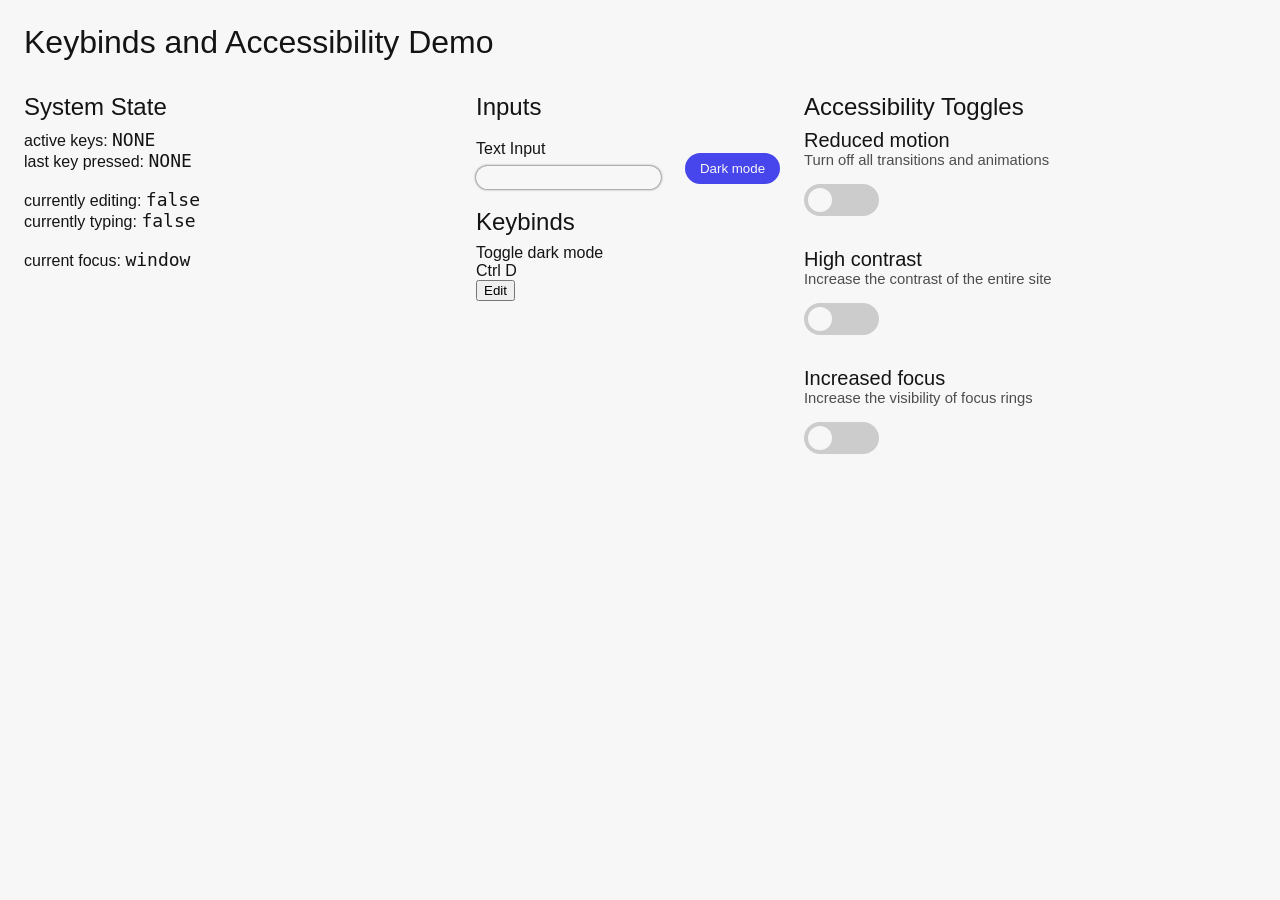
==== index.html @ c4c89225 "Add shortcut edit" ====
<!DOCTYPE html>
<html lang="en">
    <head>
        <meta charset="UTF-8">
        <meta name="viewport" content="width=device-width, initial-scale=1.0">
        <title>Keybinds & Accessibility Demo</title>
        <link rel="stylesheet" href="style.css" type="text/css">
    </head>
    <body>
        <main>
            <h1>Keybinds and Accessibility Demo</h1>
            <div class="flex-wrapper">
                <section>
                    <header>
                        <h2>System State</h2>
                    </header>
                    <p>active keys: <span class="monospace" id="activeKeys">NONE</span></p>
                    <p>last key pressed: <span class="monospace" id="lastKey">NONE</span></p>
                    <br>
                    <p>currently editing: <span class="monospace" id="editingState">false</span></p>
                    <p>currently typing: <span class="monospace" id="typingState">false</span></p>
                    <br>
                    <p>current focus: <span class="monospace" id="currentFocus">window</span></p>
                </section>
                <div class="col">
                    <section>
                        <header>
                            <h2>Inputs</h2>
                        </header>
                        <div class="row">
                            <div class="col">
                                <label for="input">Text Input</label>
                                <input type="text" id="input" name="q" spellcheck="false">
                            </div>
                            <button class="dark-mode" id="darkModeBtn">Dark mode</button>
                        </div>
                    </section>
                    <section class="keybinds-section">
                        <header>
                            <h2>Keybinds</h2>
                        </header>
                        <div class="keybind">
                            <p id="darkModeLabel">Toggle dark mode</p>
                            <p role="alert" id="darkModeEditInfo">Ctrl D</p>
                            <button aria-labelledby="darkModeLabel" id="darkModeEdit" data-action="darkMode" data-info-id="darkModeEditInfo">Edit</button>
                        </div>
                    </section>
                </div>
                <section>
                    <header>
                        <h2>Accessibility Toggles</h2>
                    </header>
                    <div class="toggle">
                        <p class="toggle-title" id="reducedMotionLabel">Reduced motion</p>
                        <p class="toggle-desc">Turn off all transitions and animations</p>
                        <button class="track" id="reducedMotionToggle" aria-labelledby="reducedMotionLabel" aria-pressed="false">
                            <div class="thumb"></div>
                        </button>
                    </div>
                    <div class="toggle">
                        <p class="toggle-title" id="highContrastLabel">High contrast</p>
                        <p class="toggle-desc">Increase the contrast of the entire site</p>
                        <button class="track" id="highContrastToggle" aria-labelledby="highContrastLabel" aria-pressed="false">
                            <div class="thumb"></div>
                        </button>
                    </div>
                    <div class="toggle">
                        <p class="toggle-title" id="increasedFocusLabel">Increased focus</p>
                        <p class="toggle-desc">Increase the visibility of focus rings</p>
                        <button class="track" id="increasedFocusToggle" aria-labelledby="increasedFocusLabel" aria-pressed="false">
                            <div class="thumb"></div>
                        </button>
                    </div>
                </section>
            </div>
        </main>
        <script src="script.js"></script>
    </body>
</html>
---- style.css ----
:root {
    --decorative-spacing-xs: 4px;
    --decorative-spacing-s: 8px;
    --decorative-spacing-m: 12px;
    --decorative-spacing-l: 16px;
    --decorative-spacing-xl: 24px;
    --semantic-spacing-s: 0.5rem;
    --semantic-spacing-m: 1rem;
    --semantic-spacing-l: 1.5rem;
    --semantic-spacing-xl: 2rem;
    --border-radius-std: 8px;
    --border-radius-large: 16px;
    --bg-default: oklch(97.614% 0.00011 271.152);
    --bg-dark: oklch(84.522% 0.0001 271.152);
    --color-accent: oklch(51.146% 0.24057 273.869);
    --color-accent-active: oklch(40.761% 0.23614 269.415);
    --color-accent-light: oklch(70.177% 0.15825 278.325);
    --text-default: oklch(19.125% 0.00002 271.152);
    --text-secondary: oklch(19.125% 0.00002 271.152/0.75);
    --high-contrast-bg: oklch(100% 0.00011 271.152);
    --high-contrast-text: oklch(0% 0 0);
    --high-contrast-track: oklch(59.987% 0.00007 271.152);
    --high-contrast-thumb: oklch(100% 0.00011 271.152);
    --high-contrast-active-track: oklch(77.389% 0.11513 273.621); 
    --high-contrast-active-thumb: oklch(45.203% 0.3133 264.073);
    --high-contrast-accent: oklch(45.203% 0.3133 264.073);
    --high-contrast-accent-active: oklch(42.938% 0.22799 271.476);
    --high-contrast-accent-light: oklch(56.789% 0.18529 269.164);
    --text-xs: 0.925rem;
    --text-sm: 1.125rem;
    --text-m: 1.25rem;
    --text-l: 1.5rem; 
}

.dark {
    --bg-default: oklch(15.907% 0.00002 271.152);
    --bg-dark: oklch(33.289% 0.00004 271.152);
    --text-default: oklch(95.514% 0.00011 271.152);
    --text-secondary: oklch(84.522% 0.0001 271.152/0.75);
    --color-accent: oklch(65.512% 0.18557 276.939);
    --color-accent-active: oklch(51.205% 0.16342 278.951);
    --color-accent-light: oklch(81.928% 0.05311 274.431);
    --high-contrast-bg: oklch(0% 0 0);
    --high-contrast-text: oklch(100% 0.00011 271.152);
    --high-contrast-track: oklch(75.402% 0.00009 271.152);
    --high-contrast-thumb: oklch(36.002% 0.00004 271.152);
    --high-contrast-active-track: oklch(80.202% 0.09974 273.907); 
    --high-contrast-active-thumb: oklch(37.639% 0.22784 268.253);
    --high-contrast-accent: oklch(80.202% 0.09974 273.907);
    --high-contrast-accent-active: oklch(71.534% 0.15237 281.852);
    --high-contrast-accent-light: oklch(86.483% 0.06654 274.628);
}

* {
    box-sizing: border-box;
}

body {
    margin: 0;
    background-color: var(--bg-default);
    color: var(--text-default);
    font-family: sans-serif, system-ui, -apple-system, BlinkMacSystemFont, 'Segoe UI', Roboto, Oxygen, Ubuntu, Cantarell, 'Open Sans', 'Helvetica Neue';
    transition: background-color 150ms ease, color 150ms ease;
}

main {
    padding: 24px;
    min-height: 100vh;
    display: flex;
    flex-flow: column nowrap;
}

h1, h2, p {
    margin: 0;
    font-weight: 400;
}

h1 {
    margin-bottom: var(--semantic-spacing-xl);
}

h2 {
    font-size: var(--text-l);
    margin-bottom: var(--semantic-spacing-s);
}

.flex-wrapper {
    display: flex;
    flex-flow: row nowrap;
    flex-grow: 1;
    justify-content: space-between;
}

.flex-wrapper > section {
    flex: 33%;
}

.row {
    display: flex;
    flex-flow: row nowrap;
    align-items: center;
}

.col {
    display: flex;
    flex-flow: column nowrap;
}

input {
    background-color: var(--bg-default);
    margin: var(--semantic-spacing-s) 0;
    padding: var(--decorative-spacing-xs) var(--decorative-spacing-s);
    box-shadow: 0 0 2.5px 0 var(--text-default);
    border: none;
    border-radius: var(--border-radius-large);
    transition: background-color 100ms ease-out, box-shadow 100ms ease-in;
    color: var(--text-default);
}

input:focus-visible {
    outline: 1.5px solid var(--text-default);
}

.dark-mode {
    margin: var(--semantic-spacing-l);
    border-radius: var(--border-radius-large);
    padding: var(--decorative-spacing-s) var(--decorative-spacing-m);
    background-color: var(--color-accent);
    border: none;
    color: var(--bg-default);
    min-width: 95px;
    transition: background-color 100ms ease-out;
}

.dark-mode:hover {
    background-color: var(--color-accent-light);
}

.dark-mode:active {
    background-color: var(--color-accent-active);
}

.toggle {
    margin-bottom: var(--semantic-spacing-m);
}

.toggle-title {
    font-size: var(--text-m);
}

.toggle-desc {
    font-size: var(--text-xs);
    color: var(--text-secondary);
    transition: color 150ms ease;
}

.track {
    position: relative;
    min-width: 75px;
    margin: var(--semantic-spacing-m) 0;
    padding: var(--decorative-spacing-xs) 0;
    border-radius: var(--border-radius-large);
    background-color: var(--bg-dark);
    border: none;
    transition: background-color 150ms ease-out;
}

.track.active {
    background-color: var(--color-accent-light);
}

.thumb {
    position: relative;
    left: var(--decorative-spacing-xs);
    width: 24px;
    height: 24px;
    border-radius: 1000px;
    border-radius: var(--border-radius-large);
    background-color: var(--bg-default);
    transition: background-color 150ms ease-out, left 250ms ease;
}

.active .thumb {
    left: 45px;
    background-color: var(--color-accent);
}

.monospace {
    font-family: monospace;
    font-size: var(--text-sm);
}

.reduced-motion, .reduced-motion * {
    transition: none;
}

.high-contrast {
    background-color: var(--high-contrast-bg);
    color: var(--high-contrast-text);
}

.high-contrast .track {
    background-color: var(--high-contrast-track);
}

.high-contrast .track.active {
    background-color: var(--high-contrast-active-track);
}

.high-contrast .thumb {
    background-color: var(--high-contrast-thumb);
}

.high-contrast .active .thumb {
    background-color: var(--high-contrast-active-thumb);
}

.high-contrast .toggle-desc {
    color: var(--high-contrast-text);
}

.high-contrast .dark-mode {
    background-color: var(--high-contrast-accent);
}

.high-contrast .dark-mode:hover {
    background-color: var(--high-contrast-accent-light);
}

.high-contrast .dark-mode:active {
    background-color: var(--high-contrast-accent-active);
}

.increased-focus *:focus-visible, 
.increased-focus *:focus {
    outline: 2px solid var(--text-default);
}
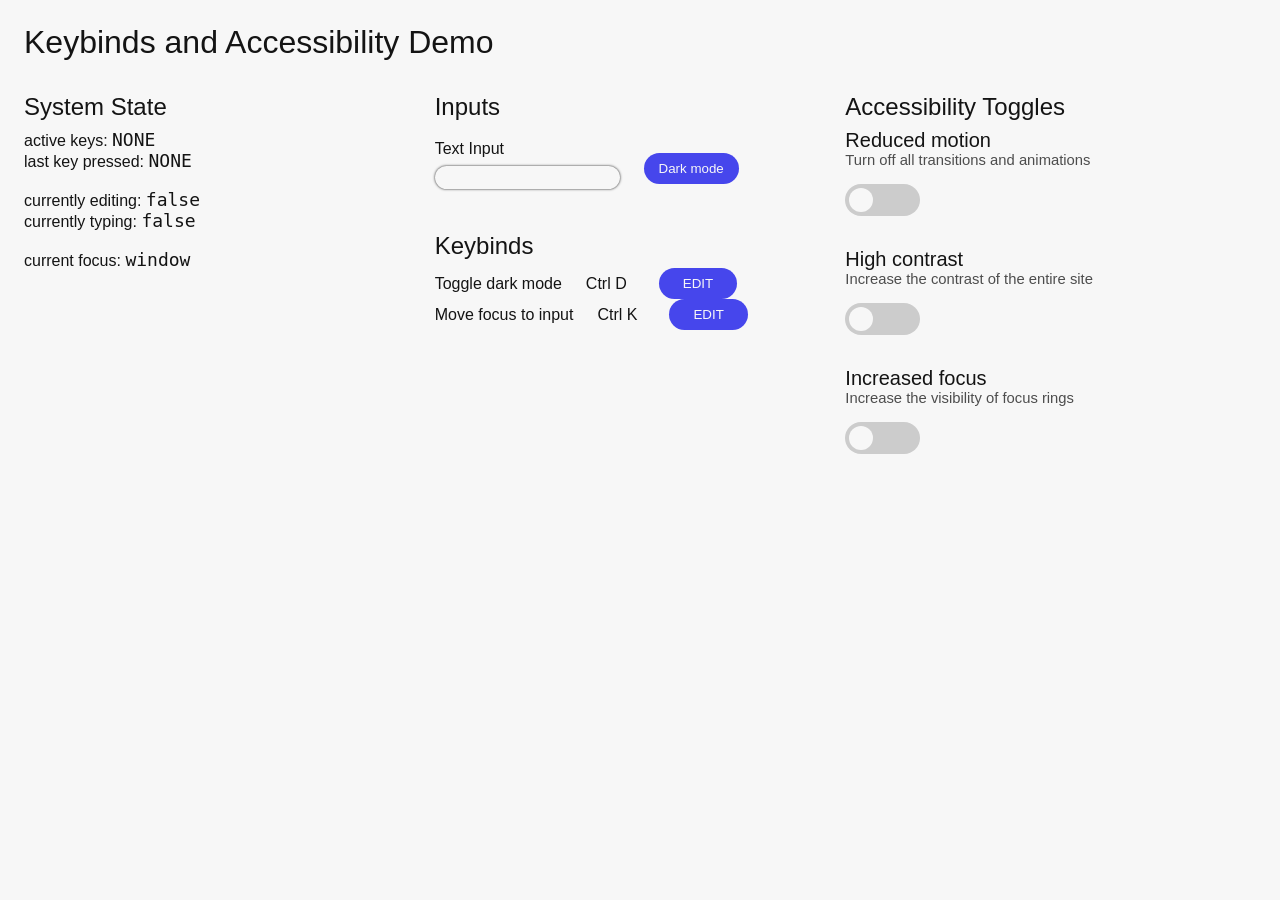
==== commit f7dc54f7: "Add new keybind" ====
--- a/index.html
+++ b/index.html
@@ -42,7 +42,12 @@
                         <div class="keybind">
                             <p id="darkModeLabel">Toggle dark mode</p>
                             <p role="alert" id="darkModeEditInfo">Ctrl D</p>
-                            <button aria-labelledby="darkModeLabel" id="darkModeEdit" data-action="darkMode" data-info-id="darkModeEditInfo">Edit</button>
+                            <button aria-labelledby="darkModeLabel" id="darkModeEdit" data-action="darkMode" data-info-id="darkModeEditInfo">EDIT</button>
+                        </div>
+                        <div class="keybind">
+                            <p id="moveFocusLabel">Move focus to input</p>
+                            <p role="alert" id="moveFocusEditInfo">Ctrl K</p>
+                            <button aria-labelledby="moveFocusLabel" id="moveFocusEdit" data-action="focusSearch" data-info-id="moveFocusEditInfo">EDIT</button>
                         </div>
                     </section>
                 </div>
--- a/style.css
+++ b/style.css
@@ -91,7 +91,7 @@
     justify-content: space-between;
 }
 
-.flex-wrapper > section {
+.flex-wrapper > section, .flex-wrapper > div {
     flex: 33%;
 }
 
@@ -129,14 +129,14 @@
     border: none;
     color: var(--bg-default);
     min-width: 95px;
-    transition: background-color 100ms ease-out;
-}
-
-.dark-mode:hover {
+    transition: background-color 100ms ease-out, color 100ms ease-out;
+}
+
+.dark-mode:hover, .keybind button:hover {
     background-color: var(--color-accent-light);
 }
 
-.dark-mode:active {
+.dark-mode:active, .keybind button:active {
     background-color: var(--color-accent-active);
 }
 
@@ -185,6 +185,27 @@
     background-color: var(--color-accent);
 }
 
+.keybinds-section {
+    margin-top: var(--semantic-spacing-l);
+}
+
+.keybind {
+    display: flex;
+    flex-flow: row;
+    align-items: center;
+    gap: var(--decorative-spacing-xl);
+}
+
+.keybind button {
+    margin-left: var(--decorative-spacing-s);
+    border-radius: var(--border-radius-large);
+    padding: var(--decorative-spacing-s) var(--decorative-spacing-xl);
+    background-color: var(--color-accent);
+    border: none;
+    color: var(--bg-default);
+    transition: background-color 100ms ease-out, color 100ms ease-out;
+}
+
 .monospace {
     font-family: monospace;
     font-size: var(--text-sm);
@@ -219,15 +240,15 @@
     color: var(--high-contrast-text);
 }
 
-.high-contrast .dark-mode {
+.high-contrast .dark-mode, .high-contrast .keybind button {
     background-color: var(--high-contrast-accent);
 }
 
-.high-contrast .dark-mode:hover {
+.high-contrast .dark-mode:hover, .high-contrast .keybind button:hover {
     background-color: var(--high-contrast-accent-light);
 }
 
-.high-contrast .dark-mode:active {
+.high-contrast .dark-mode:active, .high-contrast .keybind button:active {
     background-color: var(--high-contrast-accent-active);
 }
 
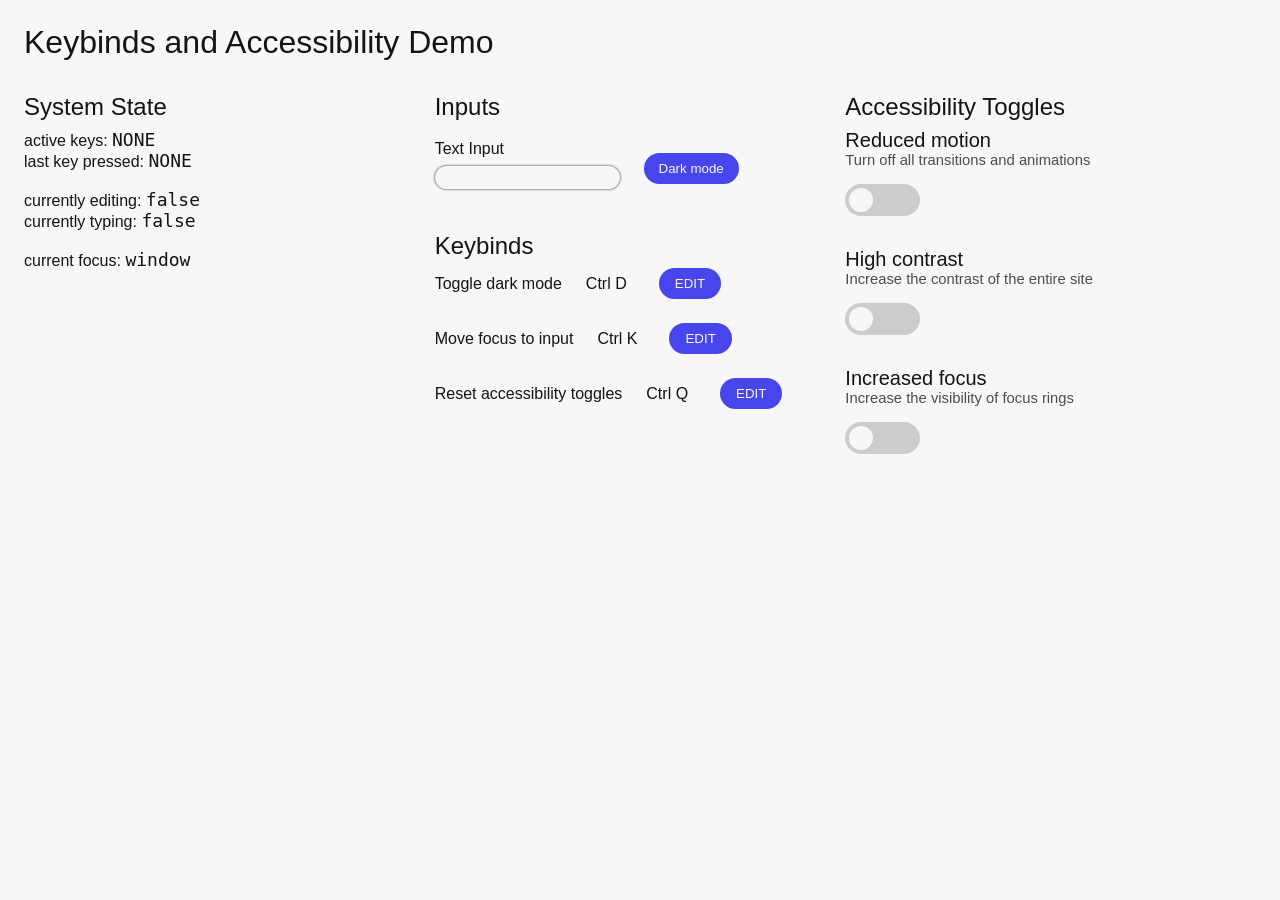
==== commit c7fbaa4c: "Add reset accessibility toggles shortcut" ====
--- a/index.html
+++ b/index.html
@@ -49,6 +49,11 @@
                             <p role="alert" id="moveFocusEditInfo">Ctrl K</p>
                             <button aria-labelledby="moveFocusLabel" id="moveFocusEdit" data-action="focusSearch" data-info-id="moveFocusEditInfo">EDIT</button>
                         </div>
+                        <div class="keybind">
+                            <p id="resetAccessibilitySettingsLabel">Reset accessibility toggles</p>
+                            <p role="alert" id="resetAccessibilitySettingsEditInfo">Ctrl Q</p>
+                            <button aria-labelledby="resetAccessibilitySettingsLabel" id="resetAccessibilitySettingsEdit" data-action="resetAccessibilitySettings" data-info-id="resetAccessibilitySettingsEditInfo">EDIT</button>
+                        </div>
                     </section>
                 </div>
                 <section>
--- a/style.css
+++ b/style.css
@@ -194,12 +194,13 @@
     flex-flow: row;
     align-items: center;
     gap: var(--decorative-spacing-xl);
+    margin-bottom: var(--semantic-spacing-l);
 }
 
 .keybind button {
     margin-left: var(--decorative-spacing-s);
     border-radius: var(--border-radius-large);
-    padding: var(--decorative-spacing-s) var(--decorative-spacing-xl);
+    padding: var(--decorative-spacing-s) var(--decorative-spacing-l);
     background-color: var(--color-accent);
     border: none;
     color: var(--bg-default);
@@ -211,7 +212,7 @@
     font-size: var(--text-sm);
 }
 
-.reduced-motion, .reduced-motion * {
+body.reduced-motion, body.reduced-motion * {
     transition: none;
 }
 
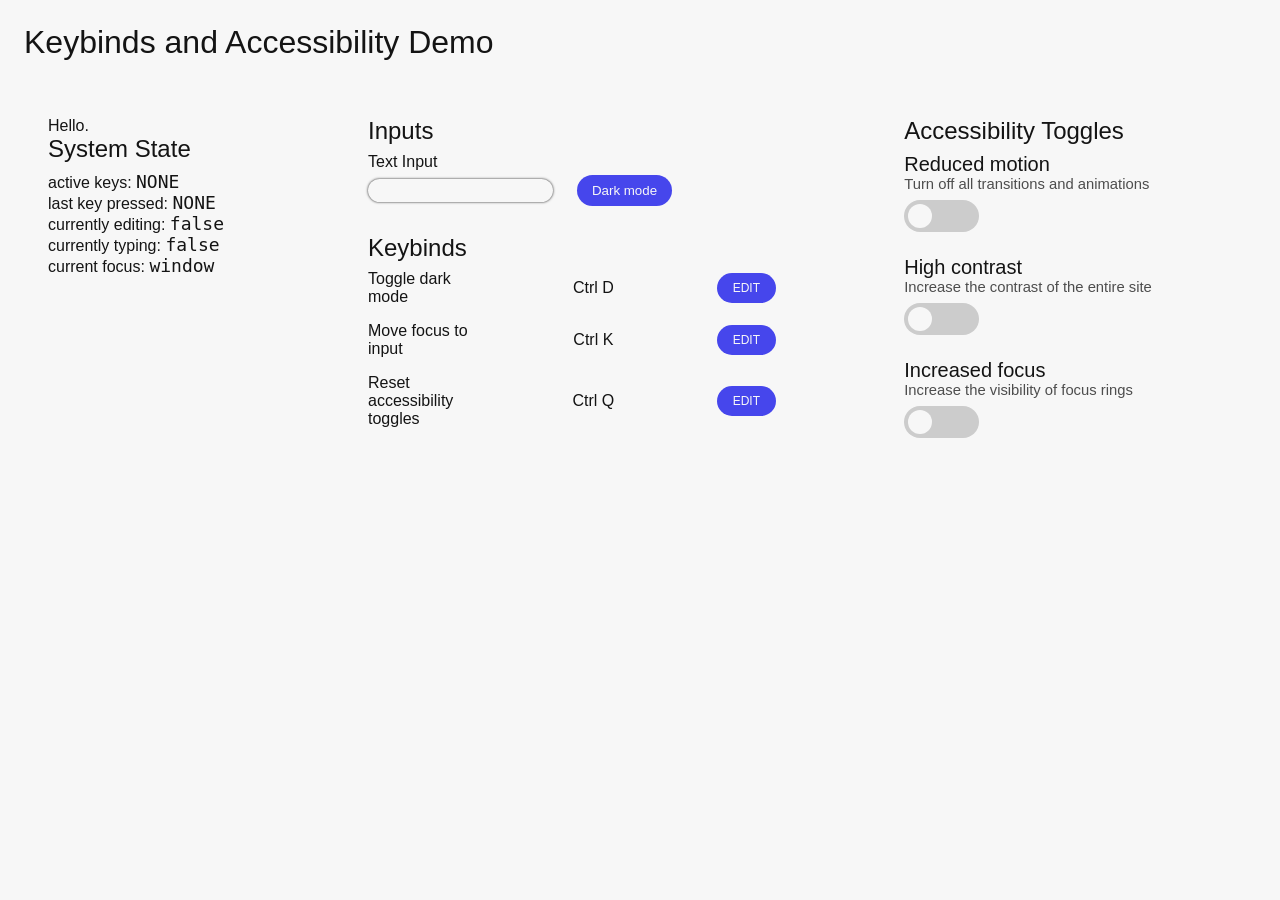
==== commit 7e8d38a6: "Rework UI" ====
--- a/index.html
+++ b/index.html
@@ -10,24 +10,25 @@
         <main>
             <h1>Keybinds and Accessibility Demo</h1>
             <div class="flex-wrapper">
-                <section>
-                    <header>
-                        <h2>System State</h2>
-                    </header>
-                    <p>active keys: <span class="monospace" id="activeKeys">NONE</span></p>
-                    <p>last key pressed: <span class="monospace" id="lastKey">NONE</span></p>
-                    <br>
-                    <p>currently editing: <span class="monospace" id="editingState">false</span></p>
-                    <p>currently typing: <span class="monospace" id="typingState">false</span></p>
-                    <br>
-                    <p>current focus: <span class="monospace" id="currentFocus">window</span></p>
-                </section>
+                <div class="col">
+                    <p>Hello. </p>
+                    <section class="system-state">
+                        <header>
+                            <h2>System State</h2>
+                        </header>
+                        <p>active keys: <span class="monospace" id="activeKeys">NONE</span></p>
+                        <p>last key pressed: <span class="monospace" id="lastKey">NONE</span></p>
+                        <p>currently editing: <span class="monospace" id="editingState">false</span></p>
+                        <p>currently typing: <span class="monospace" id="typingState">false</span></p>
+                        <p>current focus: <span class="monospace" id="currentFocus">window</span></p>
+                    </section>
+                </div>
                 <div class="col">
                     <section>
                         <header>
                             <h2>Inputs</h2>
                         </header>
-                        <div class="row">
+                        <div class="inputs">
                             <div class="col">
                                 <label for="input">Text Input</label>
                                 <input type="text" id="input" name="q" spellcheck="false">
@@ -56,30 +57,32 @@
                         </div>
                     </section>
                 </div>
-                <section>
-                    <header>
-                        <h2>Accessibility Toggles</h2>
-                    </header>
-                    <div class="toggle">
-                        <p class="toggle-title" id="reducedMotionLabel">Reduced motion</p>
-                        <p class="toggle-desc">Turn off all transitions and animations</p>
-                        <button class="track" id="reducedMotionToggle" aria-labelledby="reducedMotionLabel" aria-pressed="false">
-                            <div class="thumb"></div>
-                        </button>
-                    </div>
-                    <div class="toggle">
-                        <p class="toggle-title" id="highContrastLabel">High contrast</p>
-                        <p class="toggle-desc">Increase the contrast of the entire site</p>
-                        <button class="track" id="highContrastToggle" aria-labelledby="highContrastLabel" aria-pressed="false">
-                            <div class="thumb"></div>
-                        </button>
-                    </div>
-                    <div class="toggle">
-                        <p class="toggle-title" id="increasedFocusLabel">Increased focus</p>
-                        <p class="toggle-desc">Increase the visibility of focus rings</p>
-                        <button class="track" id="increasedFocusToggle" aria-labelledby="increasedFocusLabel" aria-pressed="false">
-                            <div class="thumb"></div>
-                        </button>
+                <section class="justify-center">
+                    <div>
+                        <header>
+                            <h2>Accessibility Toggles</h2>
+                        </header>
+                        <div class="toggle">
+                            <p class="toggle-title" id="reducedMotionLabel">Reduced motion</p>
+                            <p class="toggle-desc">Turn off all transitions and animations</p>
+                            <button class="track" id="reducedMotionToggle" aria-labelledby="reducedMotionLabel" aria-pressed="false">
+                                <div class="thumb"></div>
+                            </button>
+                        </div>
+                        <div class="toggle">
+                            <p class="toggle-title" id="highContrastLabel">High contrast</p>
+                            <p class="toggle-desc">Increase the contrast of the entire site</p>
+                            <button class="track" id="highContrastToggle" aria-labelledby="highContrastLabel" aria-pressed="false">
+                                <div class="thumb"></div>
+                            </button>
+                        </div>
+                        <div class="toggle">
+                            <p class="toggle-title" id="increasedFocusLabel">Increased focus</p>
+                            <p class="toggle-desc">Increase the visibility of focus rings</p>
+                            <button class="track" id="increasedFocusToggle" aria-labelledby="increasedFocusLabel" aria-pressed="false">
+                                <div class="thumb"></div>
+                            </button>
+                        </div>
                     </div>
                 </section>
             </div>
--- a/style.css
+++ b/style.css
@@ -26,6 +26,7 @@
     --high-contrast-accent: oklch(45.203% 0.3133 264.073);
     --high-contrast-accent-active: oklch(42.938% 0.22799 271.476);
     --high-contrast-accent-light: oklch(56.789% 0.18529 269.164);
+    --text-xxs: 0.75rem;
     --text-xs: 0.925rem;
     --text-sm: 1.125rem;
     --text-m: 1.25rem;
@@ -88,17 +89,36 @@
     display: flex;
     flex-flow: row nowrap;
     flex-grow: 1;
-    justify-content: space-between;
-}
-
-.flex-wrapper > section, .flex-wrapper > div {
-    flex: 33%;
+    justify-content: space-evenly;
+}
+
+.flex-wrapper > * {
+    flex: 3;
+    padding: var(--decorative-spacing-xl);
+}
+
+.flex-wrapper > :first-child {
+    flex: 2;
+}
+
+.justify-center {
+    display: flex;
+    justify-content: center;
+}
+
+.system-state {
+    text-wrap: nowrap;
 }
 
 .row {
     display: flex;
     flex-flow: row nowrap;
-    align-items: center;
+}
+
+.inputs {
+    display: flex;
+    flex-flow: row nowrap;
+    align-items: flex-end;
 }
 
 .col {
@@ -122,7 +142,7 @@
 }
 
 .dark-mode {
-    margin: var(--semantic-spacing-l);
+    margin: var(--decorative-spacing-xs) var(--semantic-spacing-l);
     border-radius: var(--border-radius-large);
     padding: var(--decorative-spacing-s) var(--decorative-spacing-m);
     background-color: var(--color-accent);
@@ -157,7 +177,7 @@
 .track {
     position: relative;
     min-width: 75px;
-    margin: var(--semantic-spacing-m) 0;
+    margin: var(--semantic-spacing-s) 0;
     padding: var(--decorative-spacing-xs) 0;
     border-radius: var(--border-radius-large);
     background-color: var(--bg-dark);
@@ -192,17 +212,22 @@
 .keybind {
     display: flex;
     flex-flow: row;
+    justify-content: space-between;
     align-items: center;
     gap: var(--decorative-spacing-xl);
-    margin-bottom: var(--semantic-spacing-l);
+    margin-bottom: var(--semantic-spacing-m);
+}
+
+.keybind p {
+    max-width: 25%;
 }
 
 .keybind button {
-    margin-left: var(--decorative-spacing-s);
     border-radius: var(--border-radius-large);
     padding: var(--decorative-spacing-s) var(--decorative-spacing-l);
     background-color: var(--color-accent);
     border: none;
+    font-size: var(--text-xxs);
     color: var(--bg-default);
     transition: background-color 100ms ease-out, color 100ms ease-out;
 }
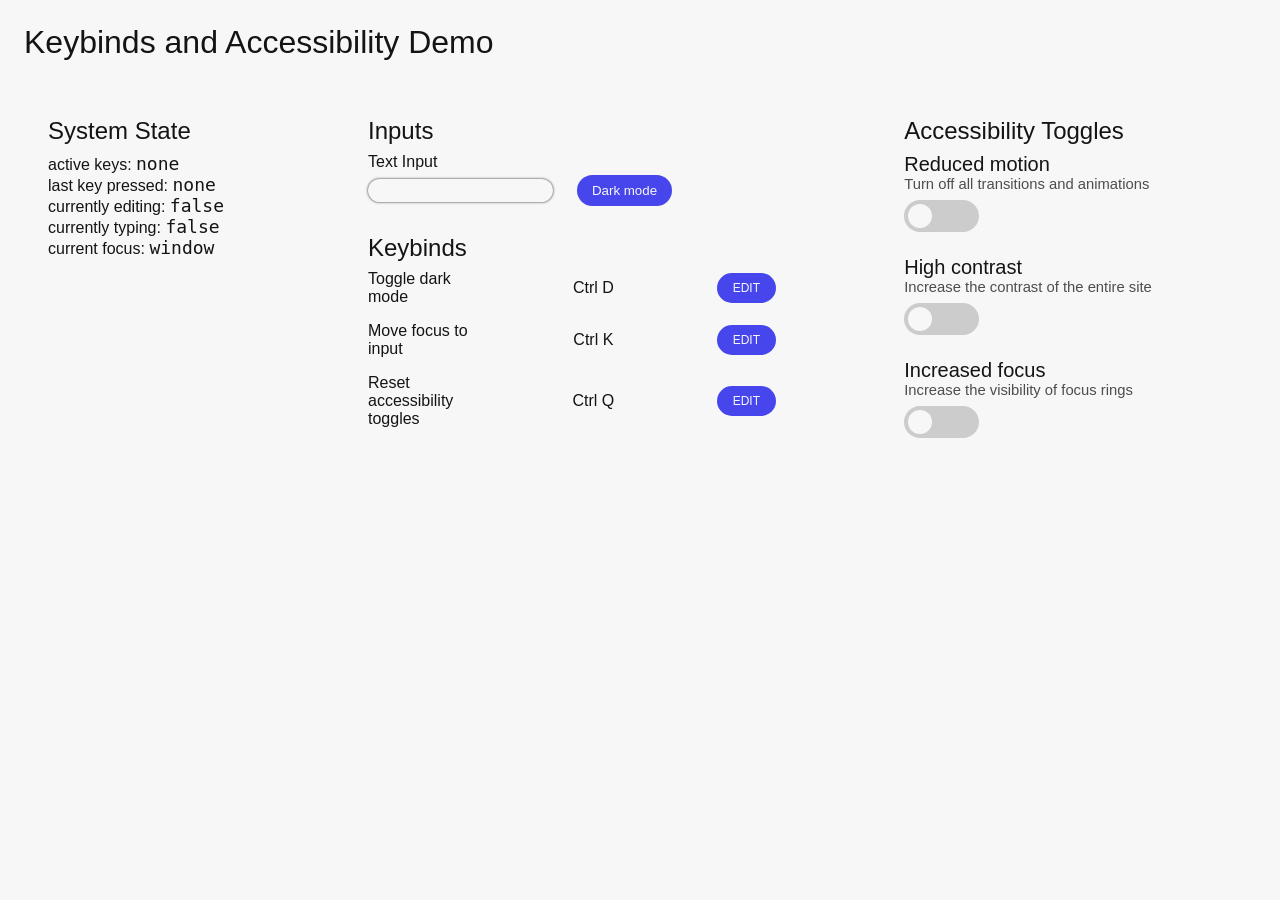
==== commit 722b1944: "Change state case" ====
--- a/index.html
+++ b/index.html
@@ -11,13 +11,12 @@
             <h1>Keybinds and Accessibility Demo</h1>
             <div class="flex-wrapper">
                 <div class="col">
-                    <p>Hello. </p>
-                    <section class="system-state">
+                    <section>
                         <header>
                             <h2>System State</h2>
                         </header>
-                        <p>active keys: <span class="monospace" id="activeKeys">NONE</span></p>
-                        <p>last key pressed: <span class="monospace" id="lastKey">NONE</span></p>
+                        <p>active keys: <span class="monospace" id="activeKeys">none</span></p>
+                        <p>last key pressed: <span class="monospace" id="lastKey">none</span></p>
                         <p>currently editing: <span class="monospace" id="editingState">false</span></p>
                         <p>currently typing: <span class="monospace" id="typingState">false</span></p>
                         <p>current focus: <span class="monospace" id="currentFocus">window</span></p>
--- a/style.css
+++ b/style.css
@@ -106,10 +106,6 @@
     justify-content: center;
 }
 
-.system-state {
-    text-wrap: nowrap;
-}
-
 .row {
     display: flex;
     flex-flow: row nowrap;
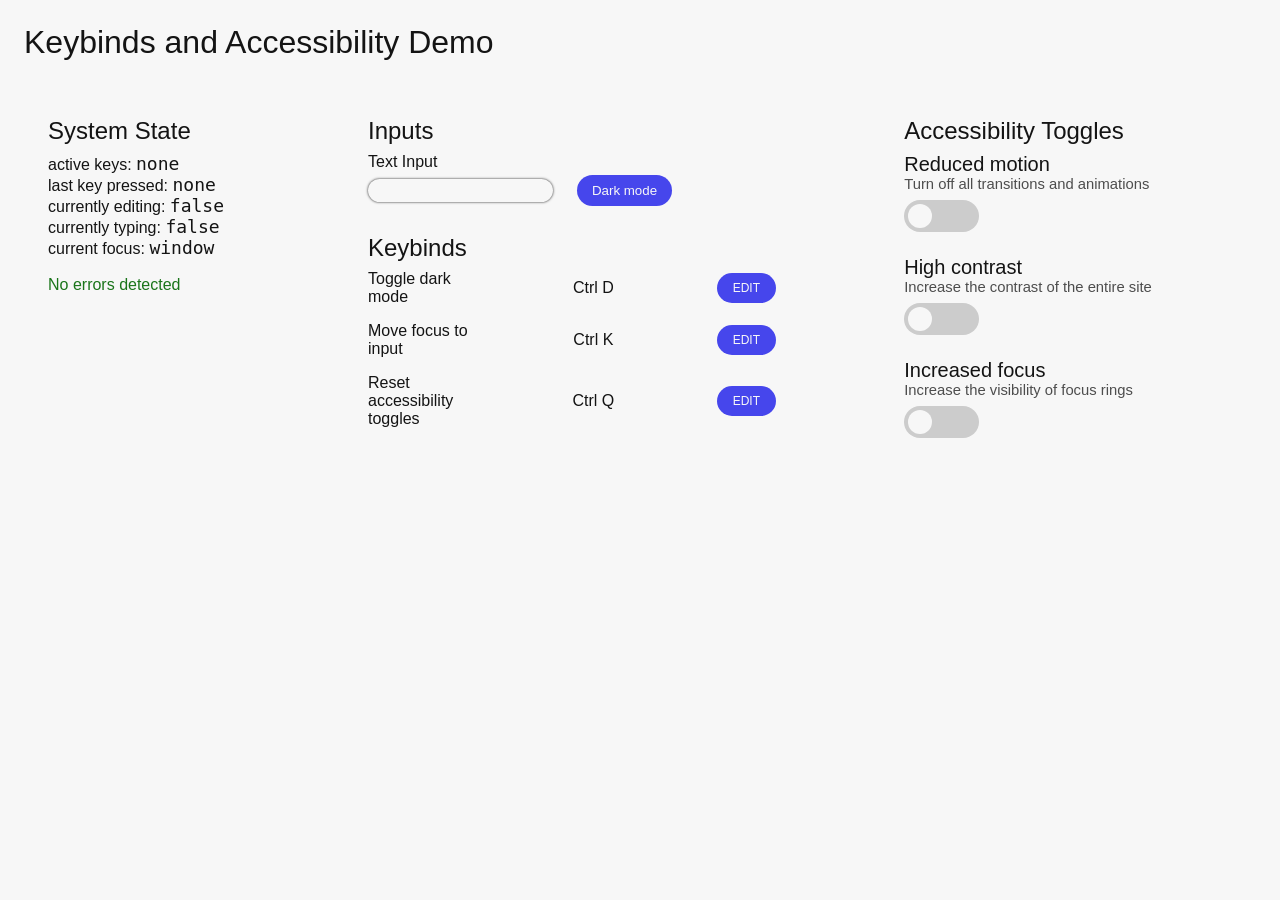
==== commit ce918ca2: "Add error panel" ====
--- a/index.html
+++ b/index.html
@@ -20,6 +20,8 @@
                         <p>currently editing: <span class="monospace" id="editingState">false</span></p>
                         <p>currently typing: <span class="monospace" id="typingState">false</span></p>
                         <p>current focus: <span class="monospace" id="currentFocus">window</span></p>
+                        <br>
+                        <p class="valid"><span id="errorMessage">No errors detected</span></p>
                     </section>
                 </div>
                 <div class="col">
--- a/style.css
+++ b/style.css
@@ -26,6 +26,8 @@
     --high-contrast-accent: oklch(45.203% 0.3133 264.073);
     --high-contrast-accent-active: oklch(42.938% 0.22799 271.476);
     --high-contrast-accent-light: oklch(56.789% 0.18529 269.164);
+    --color-valid: oklch(49.234% 0.15006 142.888);
+    --color-error: oklch(52.879% 0.217 29.223);
     --text-xxs: 0.75rem;
     --text-xs: 0.925rem;
     --text-sm: 1.125rem;
@@ -50,6 +52,8 @@
     --high-contrast-accent: oklch(80.202% 0.09974 273.907);
     --high-contrast-accent-active: oklch(71.534% 0.15237 281.852);
     --high-contrast-accent-light: oklch(86.483% 0.06654 274.628);
+    --color-valid: oklch(85.965% 0.27115 142.776);
+    --color-error: oklch(66.066% 0.22581 25.939);
 }
 
 * {
@@ -71,6 +75,14 @@
     flex-flow: column nowrap;
 }
 
+.valid {
+    color: var(--color-valid);
+}
+
+.invalid {
+    color: var(--color-error);
+}
+
 h1, h2, p {
     margin: 0;
     font-weight: 400;
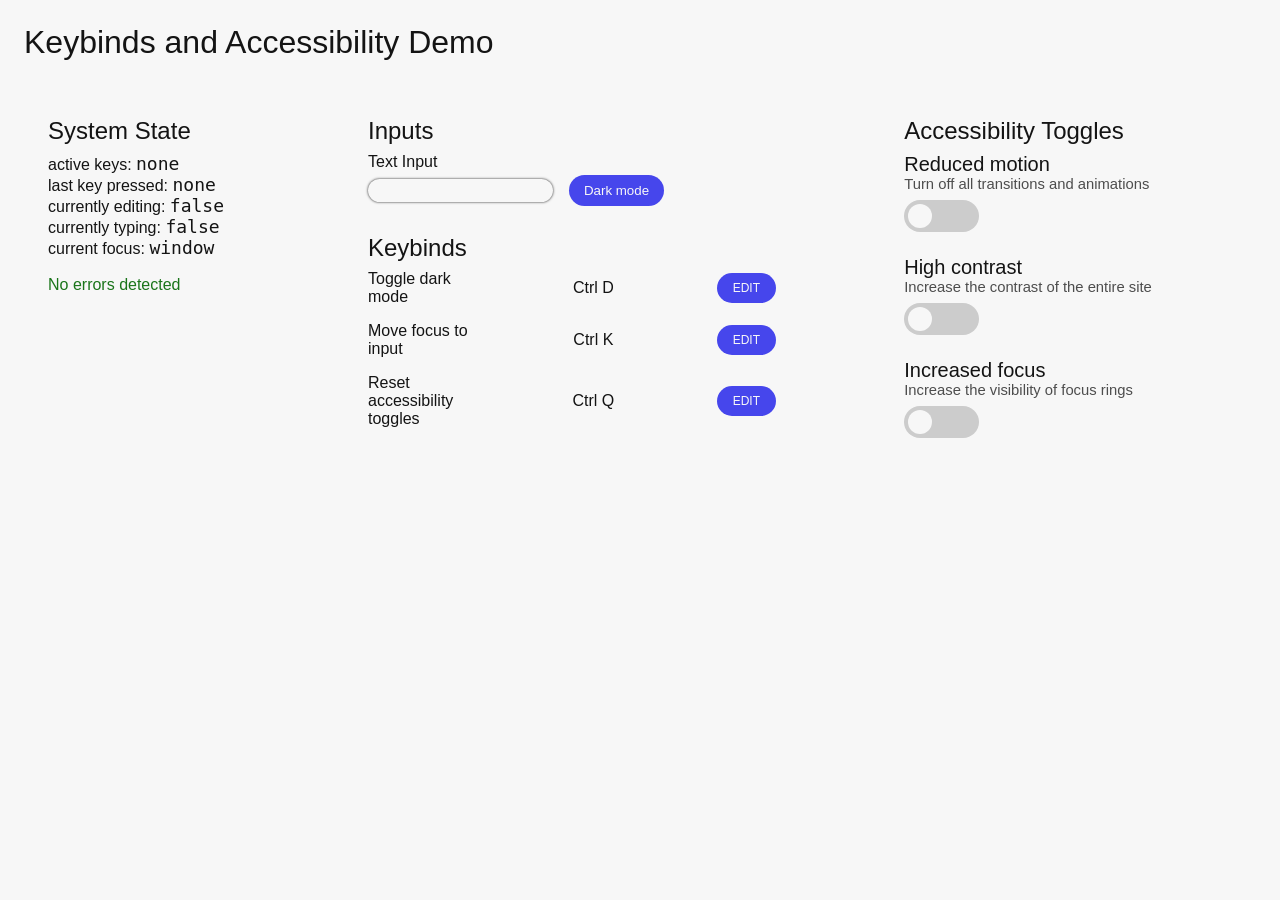
==== commit aca77e3a: "Add touch fallback" ====
--- a/index.html
+++ b/index.html
@@ -9,6 +9,7 @@
     <body>
         <main>
             <h1>Keybinds and Accessibility Demo</h1>
+            <p class="touch-fallback">This demo is intended for keyboard use. On touch devices, keybind editing is disabled.</p>
             <div class="flex-wrapper">
                 <div class="col">
                     <section>
@@ -17,11 +18,11 @@
                         </header>
                         <p>active keys: <span class="monospace" id="activeKeys">none</span></p>
                         <p>last key pressed: <span class="monospace" id="lastKey">none</span></p>
-                        <p>currently editing: <span class="monospace" id="editingState">false</span></p>
+                        <p role="alert">currently editing: <span class="monospace" id="editingState">false</span></p>
                         <p>currently typing: <span class="monospace" id="typingState">false</span></p>
                         <p>current focus: <span class="monospace" id="currentFocus">window</span></p>
                         <br>
-                        <p class="valid"><span id="errorMessage">No errors detected</span></p>
+                        <p class="valid" role="alert"><span id="errorMessage">No errors detected</span></p>
                     </section>
                 </div>
                 <div class="col">
@@ -42,19 +43,19 @@
                             <h2>Keybinds</h2>
                         </header>
                         <div class="keybind">
-                            <p id="darkModeLabel">Toggle dark mode</p>
-                            <p role="alert" id="darkModeEditInfo">Ctrl D</p>
-                            <button aria-labelledby="darkModeLabel" id="darkModeEdit" data-action="darkMode" data-info-id="darkModeEditInfo">EDIT</button>
+                            <p>Toggle dark mode</p>
+                            <p aria-live="polite" id="darkModeEditInfo">Ctrl D</p>
+                            <button aria-label="edit shortcut" id="darkModeEdit" data-action="darkMode" data-info-id="darkModeEditInfo">EDIT</button>
                         </div>
                         <div class="keybind">
-                            <p id="moveFocusLabel">Move focus to input</p>
-                            <p role="alert" id="moveFocusEditInfo">Ctrl K</p>
-                            <button aria-labelledby="moveFocusLabel" id="moveFocusEdit" data-action="focusSearch" data-info-id="moveFocusEditInfo">EDIT</button>
+                            <p>Move focus to input</p>
+                            <p aria-live="polite" id="moveFocusEditInfo">Ctrl K</p>
+                            <button aria-label="edit shortcut" id="moveFocusEdit" data-action="focusSearch" data-info-id="moveFocusEditInfo">EDIT</button>
                         </div>
                         <div class="keybind">
-                            <p id="resetAccessibilitySettingsLabel">Reset accessibility toggles</p>
-                            <p role="alert" id="resetAccessibilitySettingsEditInfo">Ctrl Q</p>
-                            <button aria-labelledby="resetAccessibilitySettingsLabel" id="resetAccessibilitySettingsEdit" data-action="resetAccessibilitySettings" data-info-id="resetAccessibilitySettingsEditInfo">EDIT</button>
+                            <p>Reset accessibility toggles</p>
+                            <p aria-live="polite" id="resetAccessibilitySettingsEditInfo">Ctrl Q</p>
+                            <button aria-label="edit shortcut" id="resetAccessibilitySettingsEdit" data-action="resetAccessibilitySettings" data-info-id="resetAccessibilitySettingsEditInfo">EDIT</button>
                         </div>
                     </section>
                 </div>
--- a/style.css
+++ b/style.css
@@ -97,6 +97,10 @@
     margin-bottom: var(--semantic-spacing-s);
 }
 
+.touch-fallback {
+    display: none;
+}
+
 .flex-wrapper {
     display: flex;
     flex-flow: row nowrap;
@@ -106,6 +110,7 @@
 
 .flex-wrapper > * {
     flex: 3;
+    min-width: 12rem;
     padding: var(--decorative-spacing-xl);
 }
 
@@ -113,6 +118,10 @@
     flex: 2;
 }
 
+.flex-wrapper > :nth-child(2) {
+    min-width: 18rem;
+}
+
 .justify-center {
     display: flex;
     justify-content: center;
@@ -125,8 +134,9 @@
 
 .inputs {
     display: flex;
-    flex-flow: row nowrap;
+    flex-flow: row wrap;
     align-items: flex-end;
+    column-gap: var(--decorative-spacing-l);
 }
 
 .col {
@@ -150,7 +160,7 @@
 }
 
 .dark-mode {
-    margin: var(--decorative-spacing-xs) var(--semantic-spacing-l);
+    margin: var(--decorative-spacing-xs) 0;
     border-radius: var(--border-radius-large);
     padding: var(--decorative-spacing-s) var(--decorative-spacing-m);
     background-color: var(--color-accent);
@@ -289,4 +299,29 @@
 .increased-focus *:focus-visible, 
 .increased-focus *:focus {
     outline: 2px solid var(--text-default);
+}
+
+@media (max-width: 47rem) {
+    .flex-wrapper {
+        flex-flow: column nowrap;
+    }
+
+    .flex-wrapper > * {
+        flex: 3;
+        padding: 0;
+        margin-bottom: var(--semantic-spacing-xl);
+    }
+
+    .keybind p {
+        max-width: 15%;
+    }
+
+    .justify-center {
+        justify-content: flex-start;
+    }
+
+    .touch-fallback {
+        display: block;
+        margin-bottom: var(--semantic-spacing-l);
+    }
 }
